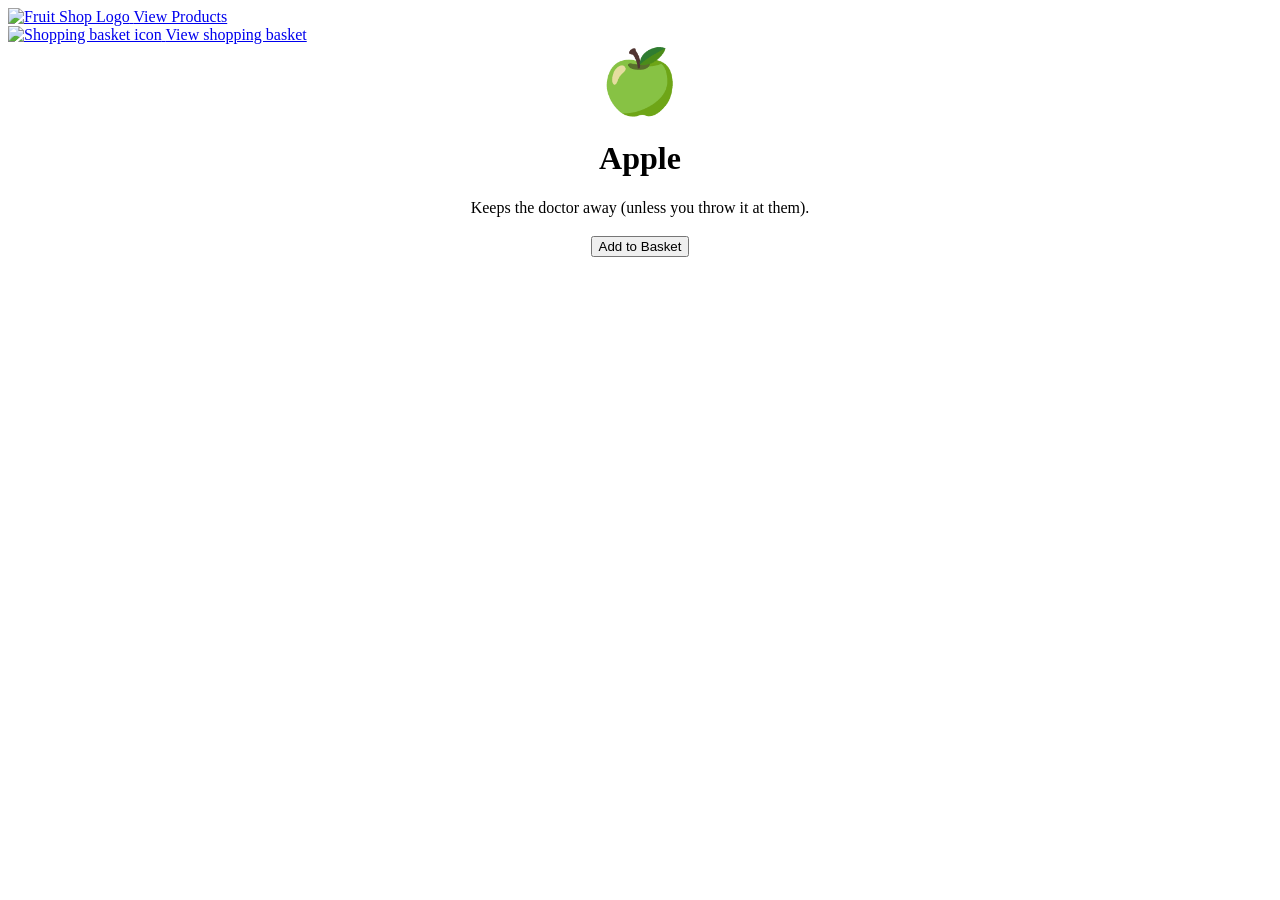
==== product-apple.html @ 63ba757b "Merge de13a77da01ca5d3d3007bee95ba0e35848d9c1b into cf412756743cafc9647cbaaac0cec0cd34fdd959" ====
<!DOCTYPE html>
<html lang="en">
  <head>
    <meta charset="UTF-8" />
    <meta name="viewport" content="width=device-width, initial-scale=1.0" />
    <title>Fresh Apple - Fruit Shop</title>
    <link rel="stylesheet" href="style.css" />
  </head>
  <body>
    <header role="banner">
      <div class="header-center">
        <a href="index.html" class="logo" aria-label="Go to homepage">
          <img
            src="img/fruit-shop-logo.webp"
            class="logo-img"
            alt="Fruit Shop Logo"
          />
          <span class="products-text" style="text-align: center">
            View Products
          </span>
        </a>
        <nav role="navigation" aria-label="Main navigation">
          <a
            href="basket.html"
            class="basket-link"
            aria-label="View shopping basket"
            style="position: relative"
          >
            <img
              src="img/basket-icon.png"
              class="basket-img"
              alt="Shopping basket icon"
            />
            <span class="basket-text">View shopping basket</span>
          </a>
        </nav>
      </div>
    </header>
    <main id="main-content" role="main">
      <div class="content-box" style="text-align: center">
        <div style="font-size: 4rem" role="img" aria-label="Apple emoji">
          🍏
        </div>
        <h1>Apple</h1>
        <div class="product-desc" aria-label="Product description">
          Keeps the doctor away (unless you throw it at them).
        </div>
        <div style="margin-top: 1.2rem">
          <button
            id="addToBasket"
            class="cart-action-btn"
            aria-label="Add Apple to basket"
          >
            Add to Basket
          </button>
        </div>
      </div>
    </main>
    <script src="shop.js"></script>
    <!-- Add to basket button -->
    <script>
      document.getElementById("addToBasket").onclick = function () {
        addToBasket("apple");
      };
    </script>
  </body>
</html>
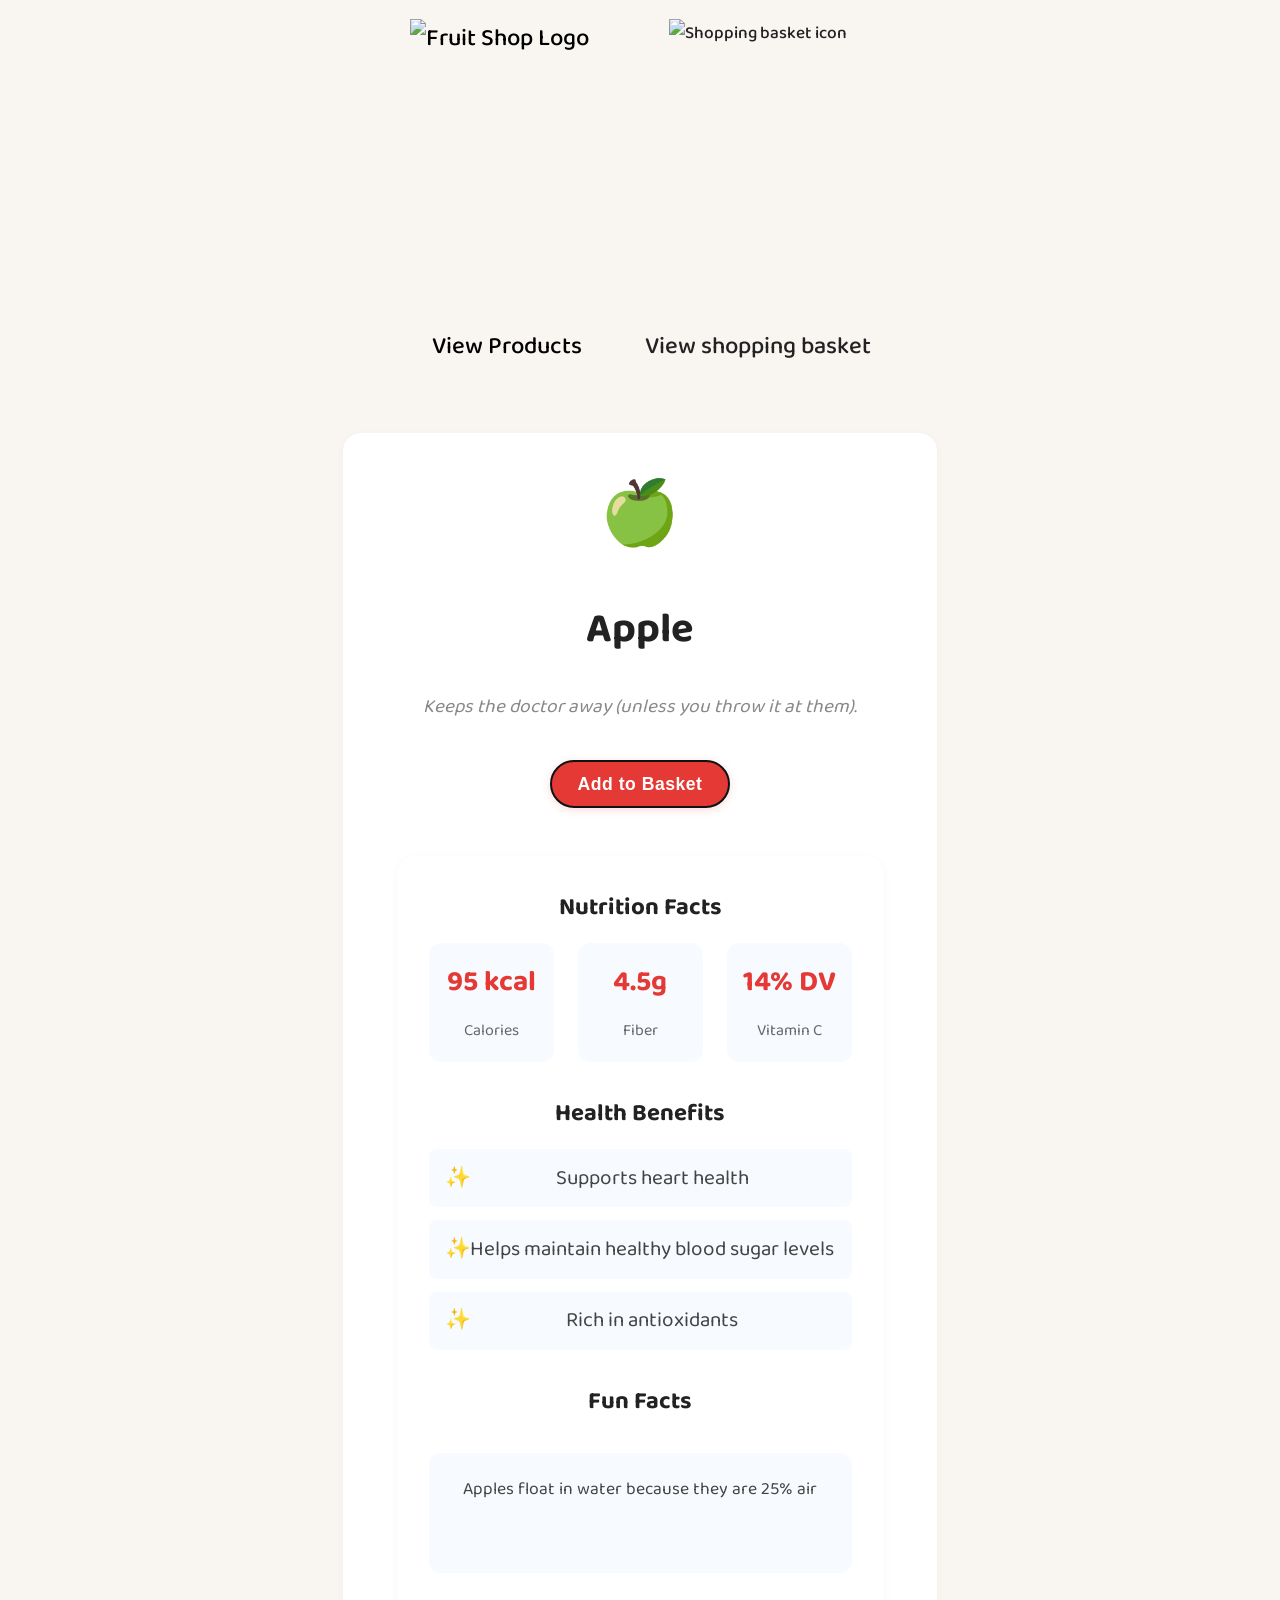
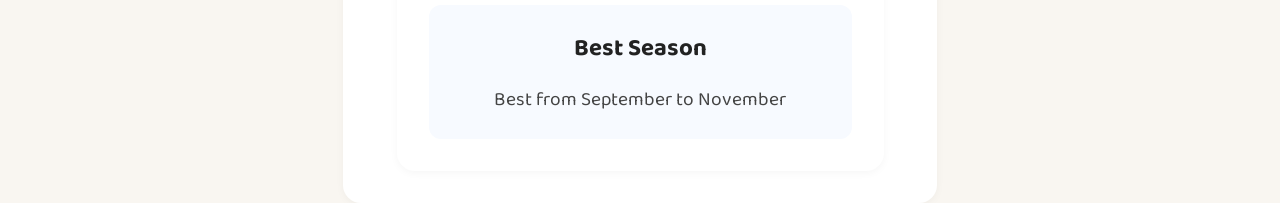
==== commit 9b249dc0: "Merge 225db8daeee9b72cbbf1b90583bd891b1e25ebfd into dee48f76aa535d26345ae8ca472ca08269896b76" ====
--- a/product-apple.html
+++ b/product-apple.html
@@ -54,14 +54,19 @@
             Add to Basket
           </button>
         </div>
+        <div id="factsContainer"></div>
       </div>
     </main>
     <script src="shop.js"></script>
-    <!-- Add to basket button -->
+    <script src="fruit-facts.js"></script>
     <script>
       document.getElementById("addToBasket").onclick = function () {
         addToBasket("apple");
       };
+      
+      // Add facts section
+      document.getElementById("factsContainer").innerHTML = createFactsSection("apple");
+      initFactsCarousel();
     </script>
   </body>
 </html>
--- a/style.css
+++ b/style.css
@@ -0,0 +1,504 @@
+@import url("https://fonts.googleapis.com/css2?family=Baloo+2:wght@400;700&display=swap");
+
+a {
+  text-decoration: none;
+  color: #000;
+  font-weight: 500;
+  font-size: 1.5rem;
+}
+a:hover {
+  color: #0077ff;
+}
+body {
+  font-family: "Baloo 2", Arial, sans-serif;
+  font-size: 1.3rem;
+  background: #f9f6f1;
+  margin: 0;
+  color: #222;
+}
+header {
+  background: #f9f6f1;
+  padding: 1.2rem 2.5rem;
+  display: flex;
+  align-items: center;
+  justify-content: center;
+}
+nav a {
+  margin-right: 1.2rem;
+  text-decoration: none;
+  color: #222;
+  font-weight: 500;
+  font-size: 1.08rem;
+  transition: color 0.2s;
+}
+nav a:last-child {
+  margin-right: 0;
+}
+nav a:hover {
+  color: #0077ff;
+}
+main {
+  max-width: none;
+  margin: 0;
+  background: none;
+  padding: 0;
+  border-radius: 0;
+  box-shadow: none;
+}
+.product-list {
+  list-style: none;
+  padding: 0;
+}
+.product-list li {
+  margin: 1.2rem 0;
+  font-size: 1.3rem;
+  background: #f7faff;
+  border-radius: 8px;
+  overflow: hidden;
+}
+.product-list li:hover {
+  background: #eaf2ff;
+}
+button {
+  background: linear-gradient(90deg, #ffe259 0%, #ffa751 100%);
+  color: #7a4c00;
+  border: none;
+  padding: 0.7rem 1.6rem;
+  border-radius: 30px;
+  cursor: pointer;
+  font-size: 1.1rem;
+  font-weight: 700;
+  box-shadow: 0 2px 8px rgba(255, 167, 81, 0.12);
+  transition: background 0.2s, box-shadow 0.2s, transform 0.15s;
+  letter-spacing: 0.5px;
+}
+button:hover {
+  background: linear-gradient(90deg, #ffa751 0%, #ffe259 100%);
+  color: #a85c00;
+  box-shadow: 0 4px 16px rgba(255, 167, 81, 0.18);
+  transform: scale(1.04);
+}
+input[type="text"] {
+  padding: 0.5rem 0.8rem;
+  border: 1px solid #cfd8e3;
+  border-radius: 5px;
+  font-size: 1rem;
+  margin-top: 0.2rem;
+  margin-bottom: 0.5rem;
+  width: 100%;
+  box-sizing: border-box;
+  background: #f9fbfd;
+  transition: border 0.2s;
+}
+input[type="text"]:focus {
+  border: 1.5px solid #0077ff;
+  outline: none;
+}
+.order-list {
+  list-style: none;
+  padding: 0;
+}
+.order-list li {
+  margin: 0.7rem 0;
+  font-size: 1.1rem;
+  background: #f7faff;
+  border-radius: 8px;
+  padding: 0.7rem 1.1rem;
+}
+.logo-img,
+.basket-img {
+  transition: transform 0.22s cubic-bezier(0.4, 0.2, 0.2, 1);
+}
+.logo-img:hover,
+.basket-img:hover {
+  transform: rotate(-3deg) scale(1.04);
+  cursor: pointer;
+}
+.logo-img {
+  height: 300px;
+  margin-right: 1rem;
+  vertical-align: middle;
+  display: inline-block;
+}
+.basket-link {
+  display: flex;
+  flex-direction: column;
+  align-items: center;
+  justify-content: center;
+  position: relative;
+  text-align: center;
+}
+.basket-text {
+  display: block;
+  margin-top: 0.5rem;
+  font-size: 1.5rem;
+}
+
+.products-text {
+  display: block;
+  align-items: center;
+  margin-top: 0.5rem;
+  font-size: 1.5rem;
+}
+
+.basket-img {
+  height: 300px;
+  vertical-align: middle;
+  display: block;
+}
+.products-title {
+  text-align: center;
+  font-size: 2rem;
+  margin-top: 2rem;
+  margin-bottom: 2rem;
+}
+.product-link {
+  text-decoration: none;
+  color: #222;
+  font-weight: 500;
+  transition: color 0.2s;
+}
+.product-link:hover {
+  color: #0077ff;
+}
+.product-desc {
+  font-size: 1.2rem;
+  color: #888;
+  margin-bottom: 1.2rem;
+  font-style: italic;
+}
+#successMsg {
+  color: green;
+}
+.header-center {
+  display: flex;
+  flex-direction: row;
+  align-items: center;
+  justify-content: center;
+  gap: 2.5rem;
+  width: 100%;
+}
+.product-li-link {
+  display: block;
+  width: 100%;
+  height: 100%;
+  box-sizing: border-box;
+  padding: 0.8rem 1.2rem;
+  border-radius: 8px;
+  transition: background 0.2s, box-shadow 0.25s cubic-bezier(0.4, 0.2, 0.2, 1);
+}
+.product-li-link:hover {
+  background: #eaf2ff;
+  text-decoration: none;
+  box-shadow: 0 2px 10px rgba(0, 0, 0, 0.06);
+}
+.emoji-list {
+  display: flex;
+  justify-content: center;
+  align-items: center;
+  gap: 2.5rem;
+  list-style: none;
+  padding: 0;
+  margin: 3rem 0 0 0;
+}
+.emoji-box {
+  display: flex;
+  align-items: center;
+  justify-content: center;
+  width: 150px;
+  height: 150px;
+  background: #fff;
+  /* border: 5px solid #111; */
+  border-radius: 18px;
+  font-size: 4rem;
+  text-decoration: none;
+  transition: box-shadow 0.18s, transform 0.18s;
+  box-shadow: 0 2px 8px rgba(0, 0, 0, 0.04);
+}
+.emoji-box:hover {
+  box-shadow: 0 6px 24px rgba(0, 0, 0, 0.1);
+  transform: scale(1.07);
+}
+.content-box {
+  width: 530px; /* or use calc(3 * 150px + 2 * 2.5rem) */
+  margin: 3rem auto 0 auto; /* center horizontally, same top margin as emoji-list */
+  background: #fff;
+  border-radius: 18px;
+  box-shadow: 0 2px 8px rgba(0, 0, 0, 0.04);
+  padding: 2rem;
+  display: flex;
+  flex-direction: column;
+  align-items: center;
+}
+.basket-indicator {
+  position: absolute;
+  bottom: 4rem;
+  right: 3rem;
+  background: #e53935;
+  color: #fff;
+  border: 2.5px solid #111;
+  border-radius: 50%;
+  min-width: 2.1rem;
+  height: 2.1rem;
+  display: flex;
+  align-items: center;
+  justify-content: center;
+  font-weight: 700;
+  font-size: 1.1rem;
+  box-shadow: 0 2px 8px rgba(229, 57, 53, 0.18);
+  z-index: 2;
+  pointer-events: none;
+}
+.basket-emoji {
+  font-size: 2.5rem;
+  vertical-align: middle;
+  display: inline-block;
+  margin-right: 0.5rem;
+}
+#basketList li {
+  background: none !important;
+}
+.cart-buttons-row {
+  display: flex;
+  flex-direction: row;
+  gap: 1.2rem;
+  justify-content: center;
+  margin-top: 1.2rem;
+  margin-bottom: 1.2rem;
+}
+.cart-action-btn,
+.cart-buttons-row button {
+  background: #e53935;
+  color: #fff;
+  border: 2.5px solid #111;
+  border-radius: 30px;
+  font-weight: 700;
+  font-size: 1.1rem;
+  box-shadow: 0 2px 8px rgba(229, 57, 53, 0.18);
+  transition: background 0.2s, box-shadow 0.2s, transform 0.15s;
+  letter-spacing: 0.5px;
+}
+.cart-action-btn:hover,
+.cart-buttons-row button:hover {
+  background: #b71c1c;
+  color: #fff;
+  box-shadow: 0 4px 16px rgba(229, 57, 53, 0.22);
+  transform: scale(1.04);
+}
+.form-group {
+  margin-bottom: 1.5rem;
+}
+.form-group label {
+  display: block;
+  margin-bottom: 0.5rem;
+  font-weight: 500;
+}
+.form-group input {
+  width: 100%;
+  padding: 0.8rem;
+  border: 2px solid #cfd8e3;
+  border-radius: 8px;
+  font-size: 1rem;
+  transition: border-color 0.2s;
+}
+.form-group input:focus {
+  border-color: #0077ff;
+  outline: none;
+  box-shadow: 0 0 0 3px rgba(0, 119, 255, 0.1);
+}
+.bundles-container {
+  display: grid;
+  grid-template-columns: repeat(auto-fit, minmax(250px, 1fr));
+  gap: 2rem;
+  padding: 2rem;
+  max-width: 1200px;
+  margin: 0 auto;
+}
+
+.bundle-card {
+  background: #fff;
+  border-radius: 18px;
+  padding: 2rem;
+  text-align: center;
+  box-shadow: 0 2px 8px rgba(0, 0, 0, 0.04);
+  transition: transform 0.2s, box-shadow 0.2s;
+}
+
+.bundle-card:hover {
+  transform: translateY(-5px);
+  box-shadow: 0 8px 24px rgba(0, 0, 0, 0.1);
+}
+
+.bundle-emojis {
+  font-size: 3rem;
+  margin: 1rem 0;
+  display: flex;
+  justify-content: center;
+  gap: 1rem;
+}
+
+.bundle-desc {
+  color: #666;
+  margin-bottom: 1.5rem;
+  font-size: 1.1rem;
+  line-height: 1.4;
+}
+
+.bundle-card h2 {
+  color: #222;
+  margin: 0;
+  font-size: 1.8rem;
+}
+
+.bundles-promo {
+  text-align: center;
+  margin: 4rem auto;
+  max-width: 600px;
+  padding: 2rem;
+  background: linear-gradient(135deg, #ffe259 0%, #ffa751 100%);
+  border-radius: 18px;
+  box-shadow: 0 4px 16px rgba(255, 167, 81, 0.2);
+  transition: transform 0.2s, box-shadow 0.2s;
+}
+
+.bundles-promo:hover {
+  transform: translateY(-5px);
+  box-shadow: 0 8px 24px rgba(255, 167, 81, 0.3);
+}
+
+.bundle-link {
+  text-decoration: none;
+  color: #7a4c00;
+}
+
+.bundle-link h2 {
+  margin: 0 0 1rem 0;
+  font-size: 2rem;
+}
+
+.bundle-link p {
+  margin: 0;
+  font-size: 1.2rem;
+  opacity: 0.9;
+}
+
+.facts-section {
+  margin-top: 3rem;
+  padding: 2rem;
+  background: #fff;
+  border-radius: 18px;
+  box-shadow: 0 2px 8px rgba(0, 0, 0, 0.04);
+}
+
+.facts-section h3 {
+  color: #222;
+  margin: 0 0 1rem 0;
+  font-size: 1.5rem;
+  text-align: center;
+}
+
+.nutrition-grid {
+  display: grid;
+  grid-template-columns: repeat(3, 1fr);
+  gap: 1.5rem;
+  margin-bottom: 2rem;
+}
+
+.nutrition-item {
+  text-align: center;
+  padding: 1rem;
+  background: #f7faff;
+  border-radius: 12px;
+  transition: transform 0.2s;
+}
+
+.nutrition-item:hover {
+  transform: translateY(-3px);
+}
+
+.nutrition-value {
+  display: block;
+  font-size: 1.8rem;
+  font-weight: bold;
+  color: #e53935;
+  margin-bottom: 0.5rem;
+}
+
+.nutrition-label {
+  color: #666;
+  font-size: 1rem;
+}
+
+.benefits-list {
+  list-style: none;
+  padding: 0;
+  margin: 0 0 2rem 0;
+}
+
+.benefits-list li {
+  padding: 0.8rem 1rem;
+  margin-bottom: 0.8rem;
+  background: #f7faff;
+  border-radius: 8px;
+  color: #444;
+  transition: transform 0.2s;
+  position: relative;
+  padding-left: 2.5rem;
+}
+
+.benefits-list li:before {
+  content: "✨";
+  position: absolute;
+  left: 1rem;
+}
+
+.benefits-list li:hover {
+  transform: translateX(5px);
+}
+
+.facts-carousel {
+  position: relative;
+  height: 120px;
+  margin: 2rem 0;
+  overflow: hidden;
+}
+
+.fact-card {
+  position: absolute;
+  width: 100%;
+  height: 100%;
+  background: #f7faff;
+  border-radius: 12px;
+  padding: 1.5rem;
+  box-sizing: border-box;
+  opacity: 0;
+  transform: translateX(100%);
+  transition: all 0.5s ease;
+}
+
+.fact-card.active {
+  opacity: 1;
+  transform: translateX(0);
+}
+
+.fact-card p {
+  margin: 0;
+  font-size: 1.1rem;
+  color: #444;
+  text-align: center;
+  line-height: 1.4;
+}
+
+.season-info {
+  text-align: center;
+  padding: 1.5rem;
+  background: #f7faff;
+  border-radius: 12px;
+  margin-top: 2rem;
+}
+
+.season-info p {
+  margin: 0;
+  color: #444;
+  font-size: 1.2rem;
+}
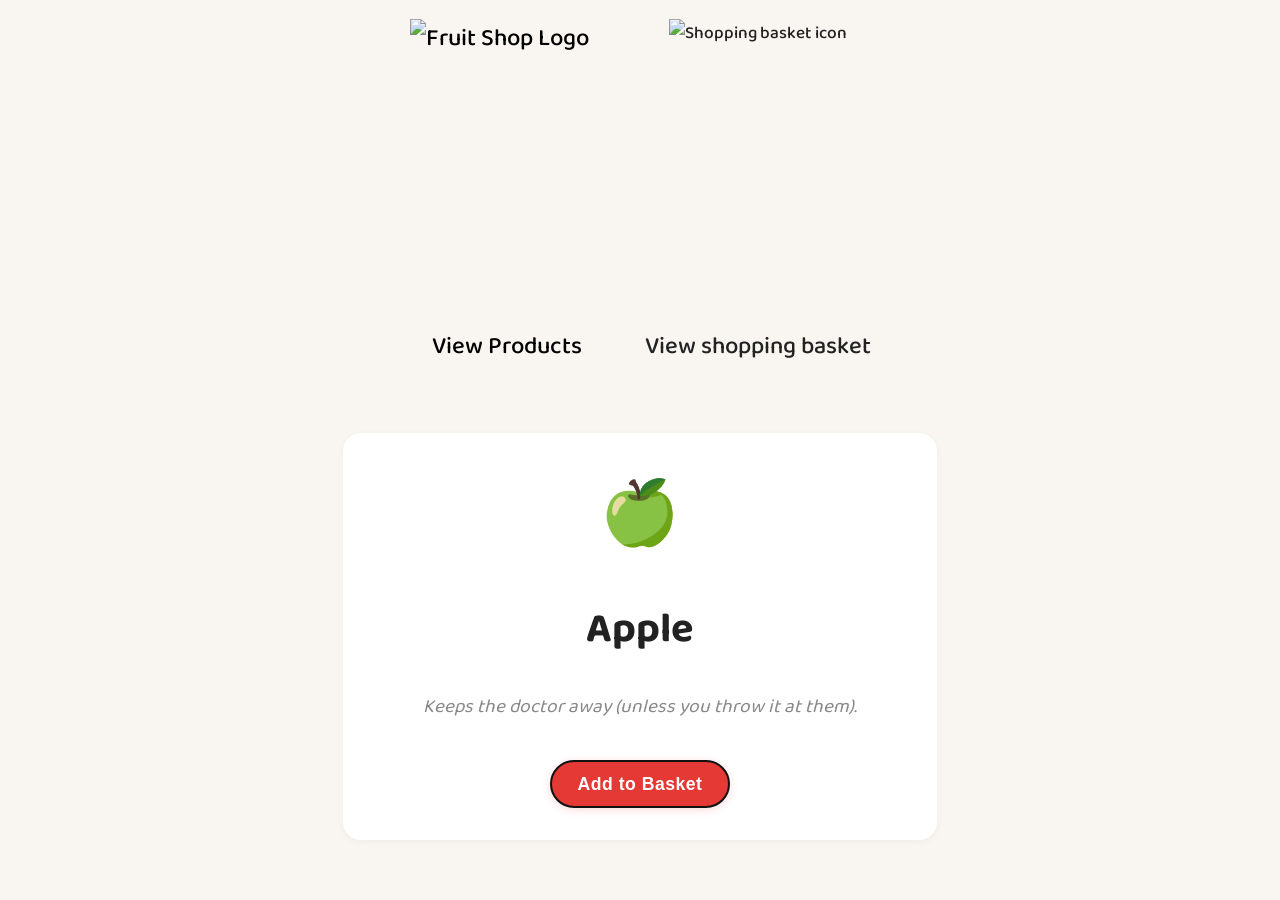
==== commit 27c8046d: "Merge de13a77da01ca5d3d3007bee95ba0e35848d9c1b into dee48f76aa535d26345ae8ca472ca08269896b76" ====
--- a/product-apple.html
+++ b/product-apple.html
@@ -54,19 +54,14 @@
             Add to Basket
           </button>
         </div>
-        <div id="factsContainer"></div>
       </div>
     </main>
     <script src="shop.js"></script>
-    <script src="fruit-facts.js"></script>
+    <!-- Add to basket button -->
     <script>
       document.getElementById("addToBasket").onclick = function () {
         addToBasket("apple");
       };
-      
-      // Add facts section
-      document.getElementById("factsContainer").innerHTML = createFactsSection("apple");
-      initFactsCarousel();
     </script>
   </body>
 </html>
